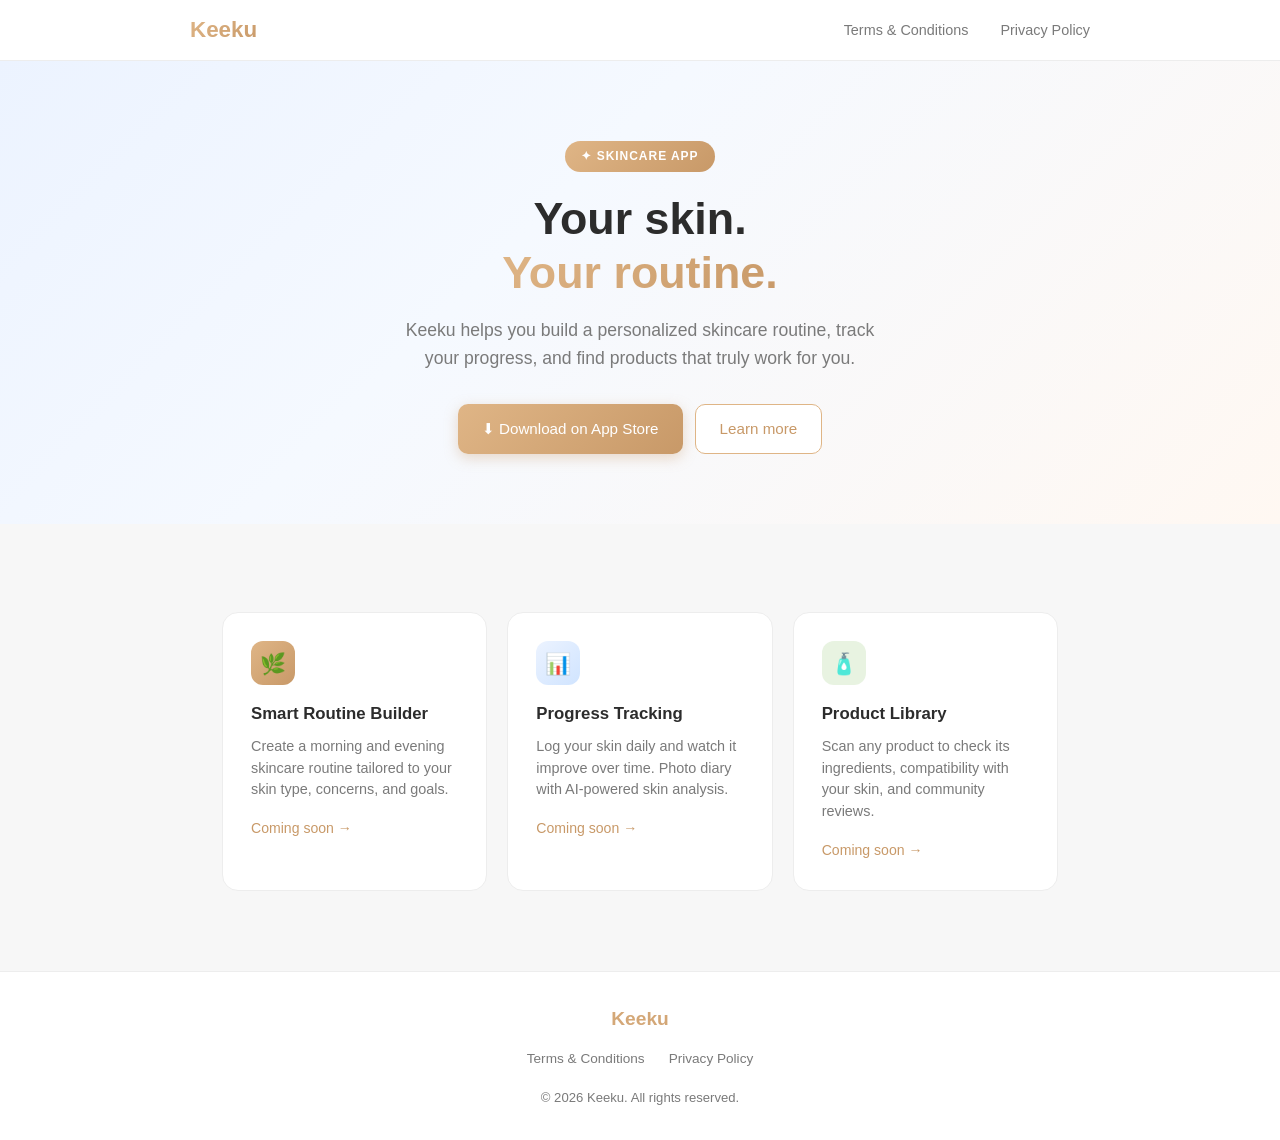
==== index.html @ 3f3be988 "Initial commit: Keeku website with Terms & Conditions and Privacy Policy" ====
<!DOCTYPE html>
<html lang="en">
<head>
  <meta charset="UTF-8" />
  <meta name="viewport" content="width=device-width, initial-scale=1.0" />
  <title>Keeku — Your Skincare Companion</title>
  <meta name="description" content="Keeku helps you build a personalized skincare routine, track your skin progress, and discover products that actually work for you." />
  <link rel="stylesheet" href="style.css" />
</head>
<body>

  <nav>
    <div class="nav-inner">
      <a href="index.html" class="logo">Keeku</a>
      <ul class="nav-links">
        <li><a href="terms.html">Terms &amp; Conditions</a></li>
        <li><a href="privacy.html">Privacy Policy</a></li>
      </ul>
    </div>
  </nav>

  <section class="hero">
    <div class="hero-badge">✦ Skincare App</div>
    <h1>Your skin.<br /><span>Your routine.</span></h1>
    <p>Keeku helps you build a personalized skincare routine, track your progress, and find products that truly work for you.</p>
    <div class="hero-links">
      <a href="#" class="btn btn-primary">
        ⬇ Download on App Store
      </a>
      <a href="#" class="btn btn-outline">
        Learn more
      </a>
    </div>
  </section>

  <main>
    <div class="cards-grid">
      <div class="card">
        <div class="card-icon icon-gold">🌿</div>
        <h3>Smart Routine Builder</h3>
        <p>Create a morning and evening skincare routine tailored to your skin type, concerns, and goals.</p>
        <a href="#" class="card-link">Coming soon →</a>
      </div>

      <div class="card">
        <div class="card-icon icon-blue">📊</div>
        <h3>Progress Tracking</h3>
        <p>Log your skin daily and watch it improve over time. Photo diary with AI-powered skin analysis.</p>
        <a href="#" class="card-link">Coming soon →</a>
      </div>

      <div class="card">
        <div class="card-icon icon-green">🧴</div>
        <h3>Product Library</h3>
        <p>Scan any product to check its ingredients, compatibility with your skin, and community reviews.</p>
        <a href="#" class="card-link">Coming soon →</a>
      </div>
    </div>
  </main>

  <footer>
    <div class="footer-inner">
      <div class="footer-logo">Keeku</div>
      <ul class="footer-links">
        <li><a href="terms.html">Terms &amp; Conditions</a></li>
        <li><a href="privacy.html">Privacy Policy</a></li>
      </ul>
      <p>© 2026 Keeku. All rights reserved.</p>
    </div>
  </footer>

</body>
</html>
---- style.css ----
* {
  margin: 0;
  padding: 0;
  box-sizing: border-box;
}

:root {
  --bg: #F7F7F7;
  --card: #FFFFFF;
  --primary: #C89968;
  --primary-light: #DFB586;
  --primary-mid: #D4A574;
  --blue-soft: #ECF3FF;
  --blue-lighter: #F5F9FF;
  --accent-red: #A72608;
  --accent-green: #A4CF87;
  --text: #2C2C2C;
  --text-muted: #7A7A7A;
  --border: #EDEDED;
}

body {
  font-family: -apple-system, BlinkMacSystemFont, 'Segoe UI', Roboto, sans-serif;
  background: var(--bg);
  color: var(--text);
  line-height: 1.6;
}

/* NAV */
nav {
  background: var(--card);
  border-bottom: 1px solid var(--border);
  padding: 0 2rem;
  position: sticky;
  top: 0;
  z-index: 100;
}

.nav-inner {
  max-width: 900px;
  margin: 0 auto;
  display: flex;
  align-items: center;
  justify-content: space-between;
  height: 60px;
}

.logo {
  font-size: 1.4rem;
  font-weight: 700;
  background: linear-gradient(135deg, #DFB586, #C89968);
  -webkit-background-clip: text;
  -webkit-text-fill-color: transparent;
  background-clip: text;
  text-decoration: none;
}

.nav-links {
  display: flex;
  gap: 2rem;
  list-style: none;
}

.nav-links a {
  text-decoration: none;
  color: var(--text-muted);
  font-size: 0.9rem;
  transition: color 0.2s;
}

.nav-links a:hover {
  color: var(--primary);
}

/* HERO */
.hero {
  background: linear-gradient(135deg, #ECF3FF 0%, #F5F9FF 40%, #FFF8F2 100%);
  padding: 80px 2rem 70px;
  text-align: center;
}

.hero-badge {
  display: inline-block;
  background: linear-gradient(135deg, #DFB586, #C89968);
  color: white;
  font-size: 0.75rem;
  font-weight: 600;
  letter-spacing: 0.08em;
  text-transform: uppercase;
  padding: 6px 16px;
  border-radius: 20px;
  margin-bottom: 20px;
}

.hero h1 {
  font-size: 2.8rem;
  font-weight: 700;
  margin-bottom: 16px;
  line-height: 1.2;
  color: var(--text);
}

.hero h1 span {
  background: linear-gradient(135deg, #DFB586, #C89968);
  -webkit-background-clip: text;
  -webkit-text-fill-color: transparent;
  background-clip: text;
}

.hero p {
  color: var(--text-muted);
  font-size: 1.1rem;
  max-width: 480px;
  margin: 0 auto 32px;
}

.hero-links {
  display: flex;
  gap: 12px;
  justify-content: center;
  flex-wrap: wrap;
}

.btn {
  display: inline-flex;
  align-items: center;
  gap: 8px;
  padding: 12px 24px;
  border-radius: 10px;
  font-size: 0.95rem;
  font-weight: 500;
  text-decoration: none;
  transition: all 0.2s;
}

.btn-primary {
  background: linear-gradient(135deg, #DFB586, #C89968);
  color: white;
  box-shadow: 0 4px 14px rgba(200, 153, 104, 0.35);
}

.btn-primary:hover {
  box-shadow: 0 6px 20px rgba(200, 153, 104, 0.5);
  transform: translateY(-1px);
}

.btn-outline {
  background: var(--card);
  color: var(--primary);
  border: 1.5px solid var(--primary-light);
}

.btn-outline:hover {
  background: #FFF8F2;
}

/* MAIN CONTENT */
main {
  max-width: 900px;
  margin: 0 auto;
  padding: 3rem 2rem 5rem;
}

/* CARDS GRID (index) */
.cards-grid {
  display: grid;
  grid-template-columns: repeat(auto-fit, minmax(260px, 1fr));
  gap: 20px;
  margin-top: 2.5rem;
}

.card {
  background: var(--card);
  border: 1px solid var(--border);
  border-radius: 16px;
  padding: 28px;
  transition: box-shadow 0.2s;
}

.card:hover {
  box-shadow: 0 8px 30px rgba(200, 153, 104, 0.12);
}

.card-icon {
  width: 44px;
  height: 44px;
  border-radius: 12px;
  display: flex;
  align-items: center;
  justify-content: center;
  font-size: 1.3rem;
  margin-bottom: 16px;
}

.icon-gold {
  background: linear-gradient(135deg, #DFB586, #C89968);
}

.icon-blue {
  background: linear-gradient(135deg, #ECF3FF, #D0E4FF);
}

.icon-green {
  background: rgba(164, 207, 135, 0.25);
}

.card h3 {
  font-size: 1.05rem;
  font-weight: 600;
  margin-bottom: 8px;
}

.card p {
  font-size: 0.9rem;
  color: var(--text-muted);
  line-height: 1.5;
}

.card-link {
  display: inline-flex;
  align-items: center;
  gap: 4px;
  margin-top: 16px;
  font-size: 0.88rem;
  font-weight: 500;
  color: var(--primary);
  text-decoration: none;
}

.card-link:hover {
  color: var(--primary-mid);
}

/* LEGAL PAGES */
.page-header {
  background: linear-gradient(135deg, #ECF3FF 0%, #F5F9FF 50%, #FFF8F2 100%);
  padding: 60px 2rem 50px;
  text-align: center;
}

.page-header .badge {
  display: inline-block;
  background: rgba(200, 153, 104, 0.12);
  color: var(--primary);
  font-size: 0.78rem;
  font-weight: 600;
  letter-spacing: 0.06em;
  text-transform: uppercase;
  padding: 5px 14px;
  border-radius: 20px;
  margin-bottom: 16px;
}

.page-header h1 {
  font-size: 2rem;
  font-weight: 700;
  margin-bottom: 10px;
}

.page-header .updated {
  font-size: 0.85rem;
  color: var(--text-muted);
}

/* LEGAL CONTENT */
.legal-content {
  background: var(--card);
  border: 1px solid var(--border);
  border-radius: 20px;
  padding: 48px;
  margin-top: 2.5rem;
}

.legal-content section {
  margin-bottom: 36px;
}

.legal-content section:last-child {
  margin-bottom: 0;
}

.legal-content h2 {
  font-size: 1.15rem;
  font-weight: 600;
  color: var(--text);
  margin-bottom: 12px;
  padding-bottom: 10px;
  border-bottom: 1.5px solid var(--border);
  display: flex;
  align-items: center;
  gap: 10px;
}

.section-num {
  display: inline-flex;
  align-items: center;
  justify-content: center;
  width: 26px;
  height: 26px;
  border-radius: 8px;
  background: linear-gradient(135deg, #DFB586, #C89968);
  color: white;
  font-size: 0.75rem;
  font-weight: 700;
  flex-shrink: 0;
}

.legal-content p {
  color: var(--text-muted);
  font-size: 0.95rem;
  margin-bottom: 12px;
}

.legal-content ul {
  list-style: none;
  padding: 0;
}

.legal-content ul li {
  color: var(--text-muted);
  font-size: 0.95rem;
  padding: 6px 0 6px 20px;
  position: relative;
}

.legal-content ul li::before {
  content: '';
  position: absolute;
  left: 0;
  top: 14px;
  width: 6px;
  height: 6px;
  border-radius: 50%;
  background: var(--primary-light);
}

.highlight-box {
  background: linear-gradient(135deg, #ECF3FF, #F5F9FF);
  border: 1px solid #D0E4FF;
  border-radius: 12px;
  padding: 18px 20px;
  margin-top: 12px;
}

.highlight-box p {
  margin: 0;
  font-size: 0.9rem;
  color: #4A6FA5;
}

.contact-box {
  background: linear-gradient(135deg, #FFF8F2, #FDF4ED);
  border: 1.5px solid var(--primary-light);
  border-radius: 14px;
  padding: 22px 24px;
  margin-top: 12px;
}

.contact-box p {
  margin: 0 0 6px;
  font-size: 0.95rem;
  color: var(--text);
}

.contact-box a {
  color: var(--primary);
  font-weight: 500;
}

/* FOOTER */
footer {
  background: var(--card);
  border-top: 1px solid var(--border);
  padding: 32px 2rem;
  text-align: center;
}

.footer-inner {
  max-width: 900px;
  margin: 0 auto;
}

.footer-logo {
  font-size: 1.2rem;
  font-weight: 700;
  background: linear-gradient(135deg, #DFB586, #C89968);
  -webkit-background-clip: text;
  -webkit-text-fill-color: transparent;
  background-clip: text;
  margin-bottom: 10px;
}

.footer-links {
  display: flex;
  gap: 24px;
  justify-content: center;
  list-style: none;
  margin-bottom: 16px;
}

.footer-links a {
  font-size: 0.85rem;
  color: var(--text-muted);
  text-decoration: none;
}

.footer-links a:hover {
  color: var(--primary);
}

footer p {
  font-size: 0.82rem;
  color: var(--text-muted);
}

/* RESPONSIVE */
@media (max-width: 600px) {
  .hero h1 { font-size: 2rem; }
  .legal-content { padding: 28px 20px; }
  .nav-links { display: none; }
}
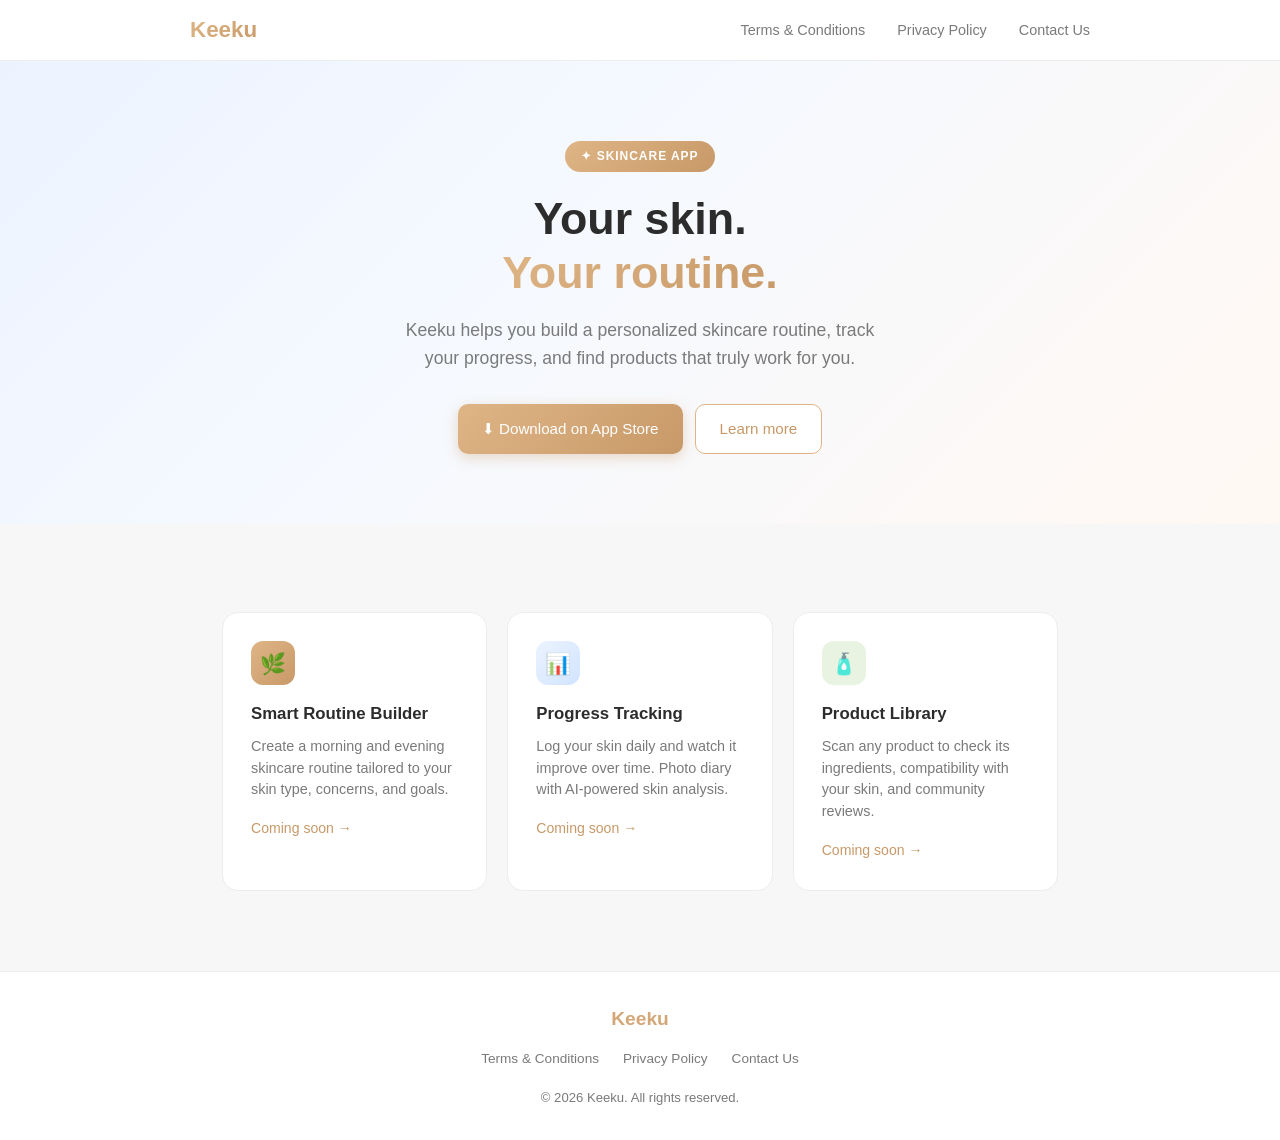
==== commit e37185d2: "Add Contact Us link to nav header" ====
--- a/index.html
+++ b/index.html
@@ -15,6 +15,7 @@
       <ul class="nav-links">
         <li><a href="terms.html">Terms &amp; Conditions</a></li>
         <li><a href="privacy.html">Privacy Policy</a></li>
+        <li><a href="mailto:support@keeku.site">Contact Us</a></li>
       </ul>
     </div>
   </nav>
@@ -64,6 +65,7 @@
       <ul class="footer-links">
         <li><a href="terms.html">Terms &amp; Conditions</a></li>
         <li><a href="privacy.html">Privacy Policy</a></li>
+        <li><a href="mailto:support@keeku.site">Contact Us</a></li>
       </ul>
       <p>© 2026 Keeku. All rights reserved.</p>
     </div>
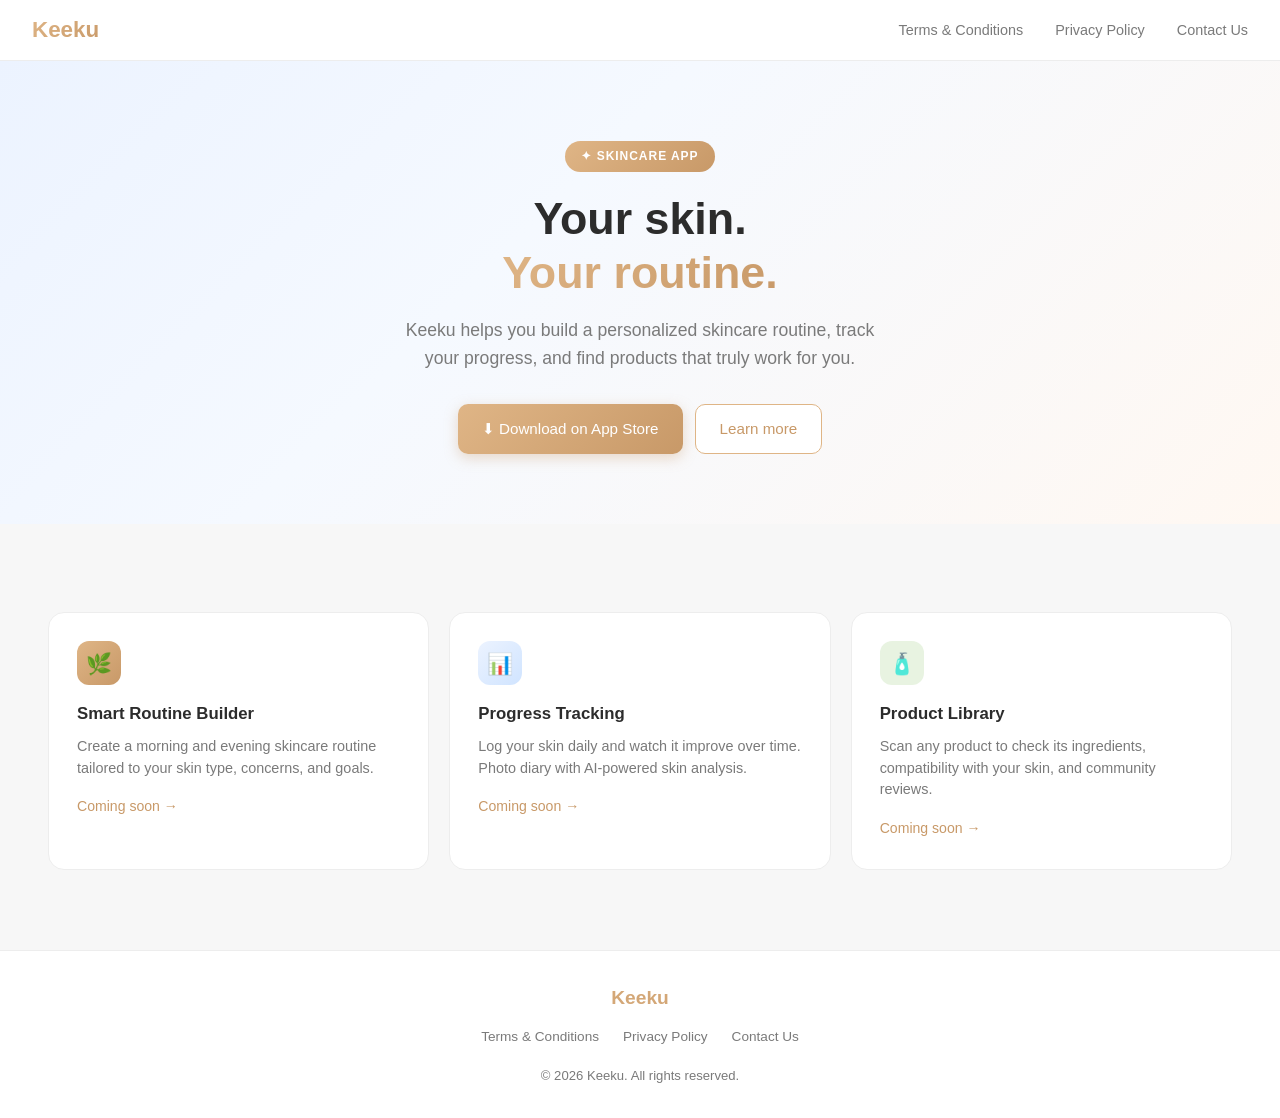
==== commit 8c757921: "Add Contact page, widen layout to 1280px" ====
--- a/index.html
+++ b/index.html
@@ -15,7 +15,7 @@
       <ul class="nav-links">
         <li><a href="terms.html">Terms &amp; Conditions</a></li>
         <li><a href="privacy.html">Privacy Policy</a></li>
-        <li><a href="mailto:support@keeku.site">Contact Us</a></li>
+        <li><a href="contact.html">Contact Us</a></li>
       </ul>
     </div>
   </nav>
@@ -65,7 +65,7 @@
       <ul class="footer-links">
         <li><a href="terms.html">Terms &amp; Conditions</a></li>
         <li><a href="privacy.html">Privacy Policy</a></li>
-        <li><a href="mailto:support@keeku.site">Contact Us</a></li>
+        <li><a href="contact.html">Contact Us</a></li>
       </ul>
       <p>© 2026 Keeku. All rights reserved.</p>
     </div>
--- a/style.css
+++ b/style.css
@@ -37,7 +37,7 @@
 }
 
 .nav-inner {
-  max-width: 900px;
+  max-width: 1280px;
   margin: 0 auto;
   display: flex;
   align-items: center;
@@ -156,9 +156,9 @@
 
 /* MAIN CONTENT */
 main {
-  max-width: 900px;
+  max-width: 1280px;
   margin: 0 auto;
-  padding: 3rem 2rem 5rem;
+  padding: 3rem 3rem 5rem;
 }
 
 /* CARDS GRID (index) */
@@ -376,7 +376,7 @@
 }
 
 .footer-inner {
-  max-width: 900px;
+  max-width: 1280px;
   margin: 0 auto;
 }
 
@@ -413,9 +413,113 @@
   color: var(--text-muted);
 }
 
+/* CONTACT PAGE */
+.contact-grid {
+  display: grid;
+  grid-template-columns: 1fr 1fr;
+  gap: 24px;
+  margin-top: 2.5rem;
+}
+
+.contact-card {
+  background: var(--card);
+  border: 1px solid var(--border);
+  border-radius: 20px;
+  padding: 40px;
+}
+
+.contact-card h2 {
+  font-size: 1.2rem;
+  font-weight: 600;
+  margin-bottom: 8px;
+  display: flex;
+  align-items: center;
+  gap: 10px;
+}
+
+.contact-card .sub {
+  font-size: 0.9rem;
+  color: var(--text-muted);
+  margin-bottom: 28px;
+}
+
+.contact-email-link {
+  display: inline-flex;
+  align-items: center;
+  gap: 10px;
+  background: linear-gradient(135deg, #FFF8F2, #FDF4ED);
+  border: 1.5px solid var(--primary-light);
+  border-radius: 14px;
+  padding: 18px 24px;
+  text-decoration: none;
+  color: var(--primary);
+  font-size: 1.05rem;
+  font-weight: 600;
+  transition: all 0.2s;
+  width: 100%;
+}
+
+.contact-email-link:hover {
+  box-shadow: 0 4px 16px rgba(200, 153, 104, 0.25);
+  transform: translateY(-1px);
+}
+
+.social-list {
+  display: flex;
+  flex-direction: column;
+  gap: 12px;
+}
+
+.social-item {
+  display: flex;
+  align-items: center;
+  gap: 14px;
+  padding: 16px 20px;
+  border-radius: 14px;
+  border: 1.5px solid var(--border);
+  background: var(--bg);
+  text-decoration: none;
+  color: var(--text-muted);
+  font-size: 0.95rem;
+  transition: all 0.2s;
+}
+
+.social-item:hover {
+  border-color: var(--primary-light);
+  color: var(--text);
+  background: #FFF8F2;
+}
+
+.social-item.placeholder {
+  opacity: 0.45;
+  cursor: default;
+  pointer-events: none;
+}
+
+.social-icon {
+  width: 38px;
+  height: 38px;
+  border-radius: 10px;
+  display: flex;
+  align-items: center;
+  justify-content: center;
+  font-size: 1.1rem;
+  flex-shrink: 0;
+}
+
+.si-tg  { background: #EEF6FF; }
+.si-ig  { background: linear-gradient(135deg, #fdf0e8, #fce4f0); }
+.si-tt  { background: #F0F0F0; }
+.si-yt  { background: #FFF0F0; }
+
+.social-name { font-weight: 500; }
+.social-handle { font-size: 0.82rem; color: var(--text-muted); }
+
 /* RESPONSIVE */
-@media (max-width: 600px) {
+@media (max-width: 768px) {
   .hero h1 { font-size: 2rem; }
   .legal-content { padding: 28px 20px; }
   .nav-links { display: none; }
-}
+  .contact-grid { grid-template-columns: 1fr; }
+  main { padding: 2rem 1.5rem 4rem; }
+}
